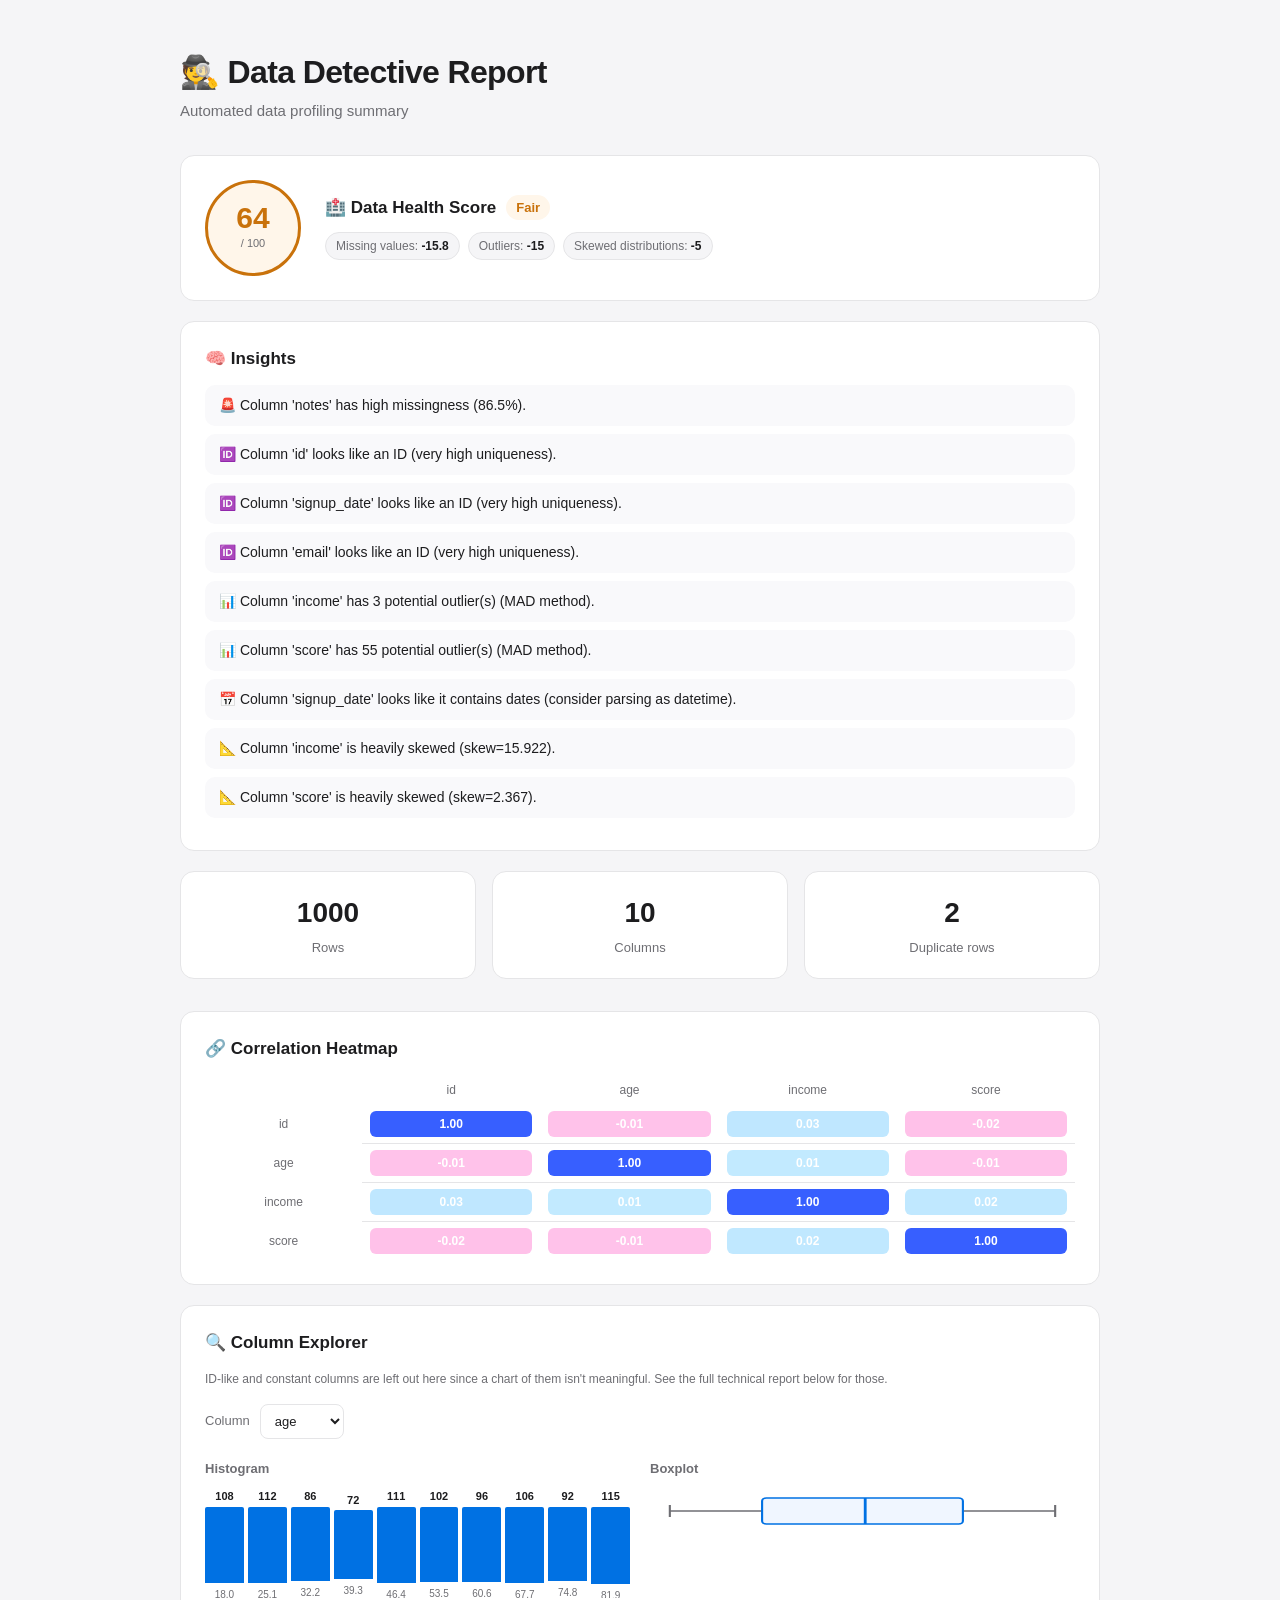
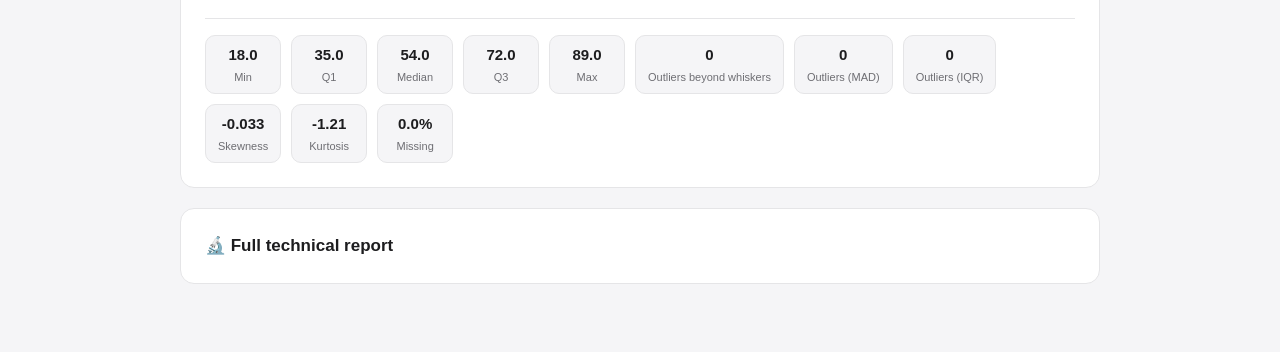
==== examples/sample_report.html @ b9f9ae59 "docs: turn the README into a landing page, move reference docs out The README had grown into full pr" ====
<!DOCTYPE html>
<html lang="en">
<head>
<meta charset="UTF-8">
<meta name="viewport" content="width=device-width, initial-scale=1.0">
<title>Data Detective Report</title>
<style>
    :root {
        --bg: #f5f5f7;
        --card-bg: #ffffff;
        --text: #1d1d1f;
        --muted: #6e6e73;
        --accent: #0071e3;
        --border: #e5e5e7;
        --danger: #d70015;
        --warning: #c9720b;
        --success: #1a8a3f;
        --success-bg: #e8f7ec;
        --warning-bg: #fff6ea;
        --danger-bg: #fdecec;
    }

    * { box-sizing: border-box; }

    body {
        font-family: -apple-system, BlinkMacSystemFont, "SF Pro Text",
                     "Segoe UI", Roboto, Helvetica, Arial, sans-serif;
        background: var(--bg);
        color: var(--text);
        margin: 0;
        padding: 48px 24px;
        line-height: 1.5;
        -webkit-font-smoothing: antialiased;
    }

    .container {
        max-width: 920px;
        margin: 0 auto;
    }

    header {
        margin-bottom: 32px;
    }

    header h1 {
        font-size: 32px;
        font-weight: 700;
        letter-spacing: -0.02em;
        margin: 0 0 4px 0;
    }

    header p {
        color: var(--muted);
        margin: 0;
        font-size: 15px;
    }

    .stat-grid {
        display: grid;
        grid-template-columns: repeat(auto-fit, minmax(140px, 1fr));
        gap: 16px;
        margin-bottom: 32px;
    }

    .stat-card {
        background: var(--card-bg);
        border: 1px solid var(--border);
        border-radius: 14px;
        padding: 20px;
        text-align: center;
    }

    .stat-card .value {
        font-size: 28px;
        font-weight: 700;
    }

    .stat-card .label {
        font-size: 13px;
        color: var(--muted);
        margin-top: 4px;
    }

    .box {
        background: var(--card-bg);
        border: 1px solid var(--border);
        border-radius: 14px;
        padding: 24px;
        margin-bottom: 20px;
        /* Grid items default to min-width: auto, which lets wide content
           (e.g. the correlation heatmap table) force the whole grid, and
           the page, to overflow horizontally instead of scrolling here. */
        min-width: 0;
    }

    .box h2 {
        font-size: 17px;
        font-weight: 600;
        margin: 0 0 14px 0;
        display: flex;
        align-items: center;
        gap: 8px;
    }

    table {
        width: 100%;
        border-collapse: collapse;
        font-size: 14px;
    }

    td {
        padding: 9px 4px;
        border-bottom: 1px solid var(--border);
    }

    td:first-child {
        color: var(--muted);
        width: 60%;
    }

    td:last-child {
        font-weight: 500;
        text-align: right;
    }

    .nested-summary td:last-child,
    .nested td:last-child {
        text-align: left;
    }

    .nested {
        width: 100%;
    }

    .nested td {
        padding: 4px 0;
        border-bottom: none;
    }

    tr:last-child td {
        border-bottom: none;
    }

    ul {
        margin: 0;
        padding-left: 20px;
        font-size: 14px;
    }

    ul li {
        margin-bottom: 6px;
    }

    .health-score-card {
        display: flex;
        align-items: center;
        gap: 24px;
    }

    .health-score-badge {
        flex-shrink: 0;
        width: 96px;
        height: 96px;
        border-radius: 50%;
        display: flex;
        flex-direction: column;
        align-items: center;
        justify-content: center;
        background: var(--success-bg);
        border: 3px solid var(--success);
    }

    .health-score-number {
        font-size: 30px;
        font-weight: 700;
        line-height: 1;
        color: var(--success);
    }

    .health-score-denom {
        font-size: 11px;
        color: var(--muted);
        margin-top: 2px;
    }

    .health-score-badge.grade-fair {
        background: var(--warning-bg);
        border-color: var(--warning);
    }
    .health-score-badge.grade-fair .health-score-number {
        color: var(--warning);
    }

    .health-score-badge.grade-poor {
        background: var(--danger-bg);
        border-color: var(--danger);
    }
    .health-score-badge.grade-poor .health-score-number {
        color: var(--danger);
    }

    .health-score-main {
        flex: 1;
        min-width: 0;
    }

    .health-score-heading {
        display: flex;
        align-items: center;
        gap: 10px;
        flex-wrap: wrap;
    }

    .health-score-heading h2 {
        margin: 0;
    }

    .health-score-grade {
        font-size: 13px;
        font-weight: 600;
        padding: 3px 10px;
        border-radius: 999px;
        background: var(--success-bg);
        color: var(--success);
    }

    .health-score-grade.grade-fair {
        background: var(--warning-bg);
        color: var(--warning);
    }

    .health-score-grade.grade-poor {
        background: var(--danger-bg);
        color: var(--danger);
    }

    .health-score-breakdown {
        margin-top: 12px;
        display: flex;
        flex-wrap: wrap;
        gap: 8px;
    }

    .health-score-breakdown-item {
        font-size: 12px;
        padding: 4px 10px;
        border-radius: 999px;
        background: var(--bg);
        border: 1px solid var(--border);
        color: var(--muted);
    }

    .health-score-breakdown-item strong {
        color: var(--text);
    }

    .insights-list {
        list-style: none;
        padding-left: 0;
    }

    .insights-list li {
        background: #f9f9fb;
        border-radius: 10px;
        padding: 10px 14px;
        margin-bottom: 8px;
        font-size: 14px;
    }

    .empty {
        color: var(--muted);
        font-size: 14px;
        font-style: italic;
        margin: 0;
    }

    .grid-2 {
        display: grid;
        grid-template-columns: 1fr 1fr;
        gap: 20px;
    }

    @media (max-width: 640px) {
        .grid-2 { grid-template-columns: 1fr; }
    }

    .heatmap-wrap {
        overflow-x: auto;
    }

    .heatmap-table {
        border-collapse: collapse;
        font-size: 12px;
    }

    .heatmap-table th,
    .heatmap-table td {
        padding: 6px 8px;
        text-align: center;
        white-space: nowrap;
    }

    .heatmap-table th {
        color: var(--muted);
        font-weight: 500;
    }

    .heatmap-cell {
        border-radius: 6px;
        font-weight: 600;
        color: #fff;
        min-width: 46px;
        padding: 4px 0;
    }

    .explorer-note {
        font-size: 12px;
        color: var(--muted);
        margin: 0 0 16px 0;
    }

    .explorer-controls {
        display: flex;
        align-items: center;
        gap: 10px;
        margin-bottom: 20px;
    }

    .explorer-controls label {
        font-size: 13px;
        color: var(--muted);
    }

    .explorer-controls select {
        border: 1px solid var(--border);
        border-radius: 8px;
        padding: 8px 10px;
        font-size: 13px;
        background: var(--card-bg);
        color: var(--text);
    }

    .explorer-block h4 {
        margin: 0 0 10px 0;
        font-size: 13px;
        font-weight: 600;
        color: var(--muted);
    }

    .explorer-hist-bars {
        display: flex;
        align-items: flex-end;
        gap: 4px;
        height: 110px;
    }

    .explorer-hist-bar-wrap {
        flex: 1;
        display: flex;
        flex-direction: column;
        align-items: center;
        justify-content: flex-end;
        height: 100%;
        min-width: 0;
    }

    .explorer-hist-count {
        font-size: 11px;
        font-weight: 600;
        color: var(--text);
        margin-bottom: 2px;
    }

    .hist-bar {
        width: 100%;
        background: var(--accent);
        border-radius: 2px 2px 0 0;
        min-height: 2px;
    }

    .explorer-hist-edge {
        font-size: 10px;
        color: var(--muted);
        margin-top: 4px;
        white-space: nowrap;
        overflow: hidden;
        text-overflow: ellipsis;
        max-width: 100%;
    }

    .explorer-stats {
        display: flex;
        flex-wrap: wrap;
        gap: 10px;
        margin-top: 20px;
        padding-top: 16px;
        border-top: 1px solid var(--border);
    }

    .stat-chip {
        background: var(--bg);
        border: 1px solid var(--border);
        border-radius: 10px;
        padding: 8px 12px;
        text-align: center;
        min-width: 76px;
    }

    .stat-chip-value {
        display: block;
        font-size: 15px;
        font-weight: 700;
    }

    .stat-chip-label {
        display: block;
        font-size: 11px;
        color: var(--muted);
        margin-top: 2px;
    }

    .box-plot-svg {
        width: 100%;
        height: 46px;
        display: block;
    }

    .box-whisker {
        stroke: var(--muted);
        stroke-width: 1.5;
    }

    .box-rect {
        fill: #f0f6ff;
        stroke: var(--accent);
        stroke-width: 1.5;
    }

    .box-median {
        stroke: var(--accent);
        stroke-width: 2;
    }

    .box-outlier {
        fill: var(--danger);
        opacity: 0.7;
    }

    .details-card summary {
        cursor: pointer;
        font-weight: 600;
        font-size: 17px;
        list-style: none;
    }

    .details-card summary::-webkit-details-marker {
        display: none;
    }

    .details-card[open] summary {
        margin-bottom: 16px;
    }

    .tech-grid {
        display: grid;
        grid-template-columns: repeat(auto-fit, minmax(220px, 1fr));
        gap: 18px;
    }

    .tech-box h3 {
        font-size: 12px;
        text-transform: uppercase;
        letter-spacing: 0.04em;
        color: var(--muted);
        margin: 0 0 8px 0;
    }
</style>
</head>
<body>
<div class="container">

    <header>
        <h1>🕵️ Data Detective Report</h1>
        <p>Automated data profiling summary</p>
    </header>

    
    <div class="box health-score-card">
        <div class="health-score-badge grade-fair">
            <div class="health-score-number">64</div>
            <div class="health-score-denom">/ 100</div>
        </div>
        <div class="health-score-main">
            <div class="health-score-heading">
                <h2>🏥 Data Health Score</h2>
                <span class="health-score-grade grade-fair">Fair</span>
            </div>
            <div class="health-score-breakdown"><span class="health-score-breakdown-item">Missing values: <strong>-15.8</strong></span><span class="health-score-breakdown-item">Outliers: <strong>-15</strong></span><span class="health-score-breakdown-item">Skewed distributions: <strong>-5</strong></span></div>
        </div>
    </div>

    <div class="box">
        <h2>🧠 Insights</h2>
        <ul class="insights-list"><li class="insight">🚨 Column &#x27;notes&#x27; has high missingness (86.5%).</li><li class="insight">🆔 Column &#x27;id&#x27; looks like an ID (very high uniqueness).</li><li class="insight">🆔 Column &#x27;signup_date&#x27; looks like an ID (very high uniqueness).</li><li class="insight">🆔 Column &#x27;email&#x27; looks like an ID (very high uniqueness).</li><li class="insight">📊 Column &#x27;income&#x27; has 3 potential outlier(s) (MAD method).</li><li class="insight">📊 Column &#x27;score&#x27; has 55 potential outlier(s) (MAD method).</li><li class="insight">📅 Column &#x27;signup_date&#x27; looks like it contains dates (consider parsing as datetime).</li><li class="insight">📐 Column &#x27;income&#x27; is heavily skewed (skew=15.922).</li><li class="insight">📐 Column &#x27;score&#x27; is heavily skewed (skew=2.367).</li></ul>
    </div>

    <div class="stat-grid">
        <div class="stat-card">
            <div class="value">1000</div>
            <div class="label">Rows</div>
        </div>
        <div class="stat-card">
            <div class="value">10</div>
            <div class="label">Columns</div>
        </div>
        <div class="stat-card">
            <div class="value">2</div>
            <div class="label">Duplicate rows</div>
        </div>
    </div>

    <div class="box">
        <h2>🔗 Correlation Heatmap</h2>
        <div class="heatmap-wrap"><table class="heatmap-table"><thead><tr><th></th><th>id</th><th>age</th><th>income</th><th>score</th></tr></thead><tbody><tr><th>id</th><td><div class="heatmap-cell" style="background:rgb(55, 95, 255)">1.00</div></td><td><div class="heatmap-cell" style="background:rgb(255, 194, 234)">-0.01</div></td><td><div class="heatmap-cell" style="background:rgb(191, 231, 255)">0.03</div></td><td><div class="heatmap-cell" style="background:rgb(255, 193, 233)">-0.02</div></td></tr><tr><th>age</th><td><div class="heatmap-cell" style="background:rgb(255, 194, 234)">-0.01</div></td><td><div class="heatmap-cell" style="background:rgb(55, 95, 255)">1.00</div></td><td><div class="heatmap-cell" style="background:rgb(194, 234, 255)">0.01</div></td><td><div class="heatmap-cell" style="background:rgb(255, 194, 234)">-0.01</div></td></tr><tr><th>income</th><td><div class="heatmap-cell" style="background:rgb(191, 231, 255)">0.03</div></td><td><div class="heatmap-cell" style="background:rgb(194, 234, 255)">0.01</div></td><td><div class="heatmap-cell" style="background:rgb(55, 95, 255)">1.00</div></td><td><div class="heatmap-cell" style="background:rgb(192, 232, 255)">0.02</div></td></tr><tr><th>score</th><td><div class="heatmap-cell" style="background:rgb(255, 193, 233)">-0.02</div></td><td><div class="heatmap-cell" style="background:rgb(255, 194, 234)">-0.01</div></td><td><div class="heatmap-cell" style="background:rgb(192, 232, 255)">0.02</div></td><td><div class="heatmap-cell" style="background:rgb(55, 95, 255)">1.00</div></td></tr></tbody></table></div>
    </div>

    <div class="box">
        <h2>🔍 Column Explorer</h2>
        <p class="explorer-note">ID-like and constant columns are left out here since a chart of them isn't meaningful. See the full technical report below for those.</p><div class="explorer-controls"><label for="column-select">Column</label><select id="column-select" onchange="ddShowColumn(this.value)"><option value="age">age</option><option value="income">income</option><option value="score">score</option></select></div><div id="explorer-blocks"><div class="explorer-panel" data-column="age"><div class="grid-2"><div class="explorer-block"><h4>Histogram</h4><div class="explorer-hist-bars"><div class="explorer-hist-bar-wrap" title="18.0 to 25.1: 108 rows"><div class="explorer-hist-count">108</div><div class="hist-bar" style="height:93.9%"></div><div class="explorer-hist-edge">18.0</div></div><div class="explorer-hist-bar-wrap" title="25.1 to 32.2: 112 rows"><div class="explorer-hist-count">112</div><div class="hist-bar" style="height:97.4%"></div><div class="explorer-hist-edge">25.1</div></div><div class="explorer-hist-bar-wrap" title="32.2 to 39.3: 86 rows"><div class="explorer-hist-count">86</div><div class="hist-bar" style="height:74.8%"></div><div class="explorer-hist-edge">32.2</div></div><div class="explorer-hist-bar-wrap" title="39.3 to 46.4: 72 rows"><div class="explorer-hist-count">72</div><div class="hist-bar" style="height:62.6%"></div><div class="explorer-hist-edge">39.3</div></div><div class="explorer-hist-bar-wrap" title="46.4 to 53.5: 111 rows"><div class="explorer-hist-count">111</div><div class="hist-bar" style="height:96.5%"></div><div class="explorer-hist-edge">46.4</div></div><div class="explorer-hist-bar-wrap" title="53.5 to 60.6: 102 rows"><div class="explorer-hist-count">102</div><div class="hist-bar" style="height:88.7%"></div><div class="explorer-hist-edge">53.5</div></div><div class="explorer-hist-bar-wrap" title="60.6 to 67.7: 96 rows"><div class="explorer-hist-count">96</div><div class="hist-bar" style="height:83.5%"></div><div class="explorer-hist-edge">60.6</div></div><div class="explorer-hist-bar-wrap" title="67.7 to 74.8: 106 rows"><div class="explorer-hist-count">106</div><div class="hist-bar" style="height:92.2%"></div><div class="explorer-hist-edge">67.7</div></div><div class="explorer-hist-bar-wrap" title="74.8 to 81.9: 92 rows"><div class="explorer-hist-count">92</div><div class="hist-bar" style="height:80.0%"></div><div class="explorer-hist-edge">74.8</div></div><div class="explorer-hist-bar-wrap" title="81.9 to 89.0: 115 rows"><div class="explorer-hist-count">115</div><div class="hist-bar" style="height:100.0%"></div><div class="explorer-hist-edge">81.9</div></div></div></div><div class="explorer-block"><h4>Boxplot</h4><svg class="box-plot-svg" viewBox="0 0 300 46" preserveAspectRatio="none"><line class="box-whisker" x1="14.0" y1="23.0" x2="286.0" y2="23.0" /><line class="box-whisker" x1="14.0" y1="17.0" x2="14.0" y2="29.0" /><line class="box-whisker" x1="286.0" y1="17.0" x2="286.0" y2="29.0" /><rect class="box-rect" x="79.12676056338027" y="10.0" width="141.74647887323943" height="26" rx="3" /><line class="box-median" x1="151.91549295774647" y1="10.0" x2="151.91549295774647" y2="36.0" /></svg></div></div><div class="explorer-stats"><div class="stat-chip"><span class="stat-chip-value">18.0</span><span class="stat-chip-label">Min</span></div><div class="stat-chip"><span class="stat-chip-value">35.0</span><span class="stat-chip-label">Q1</span></div><div class="stat-chip"><span class="stat-chip-value">54.0</span><span class="stat-chip-label">Median</span></div><div class="stat-chip"><span class="stat-chip-value">72.0</span><span class="stat-chip-label">Q3</span></div><div class="stat-chip"><span class="stat-chip-value">89.0</span><span class="stat-chip-label">Max</span></div><div class="stat-chip"><span class="stat-chip-value">0</span><span class="stat-chip-label">Outliers beyond whiskers</span></div><div class="stat-chip"><span class="stat-chip-value">0</span><span class="stat-chip-label">Outliers (MAD)</span></div><div class="stat-chip"><span class="stat-chip-value">0</span><span class="stat-chip-label">Outliers (IQR)</span></div><div class="stat-chip"><span class="stat-chip-value">-0.033</span><span class="stat-chip-label">Skewness</span></div><div class="stat-chip"><span class="stat-chip-value">-1.21</span><span class="stat-chip-label">Kurtosis</span></div><div class="stat-chip"><span class="stat-chip-value">0.0%</span><span class="stat-chip-label">Missing</span></div></div></div><div class="explorer-panel" hidden data-column="income"><div class="grid-2"><div class="explorer-block"><h4>Histogram</h4><div class="explorer-hist-bars"><div class="explorer-hist-bar-wrap" title="-17968.26 to 88088.135: 916 rows"><div class="explorer-hist-count">916</div><div class="hist-bar" style="height:100.0%"></div><div class="explorer-hist-edge">-17968.26</div></div><div class="explorer-hist-bar-wrap" title="88088.135 to 194144.53: 44 rows"><div class="explorer-hist-count">44</div><div class="hist-bar" style="height:4.8%"></div><div class="explorer-hist-edge">88088.135</div></div><div class="explorer-hist-bar-wrap" title="194144.53 to 300200.925: 0 rows"><div class="explorer-hist-count">0</div><div class="hist-bar" style="height:2.0%"></div><div class="explorer-hist-edge">194144.53</div></div><div class="explorer-hist-bar-wrap" title="300200.925 to 406257.32: 0 rows"><div class="explorer-hist-count">0</div><div class="hist-bar" style="height:2.0%"></div><div class="explorer-hist-edge">300200.925</div></div><div class="explorer-hist-bar-wrap" title="406257.32 to 512313.715: 0 rows"><div class="explorer-hist-count">0</div><div class="hist-bar" style="height:2.0%"></div><div class="explorer-hist-edge">406257.32</div></div><div class="explorer-hist-bar-wrap" title="512313.715 to 618370.11: 0 rows"><div class="explorer-hist-count">0</div><div class="hist-bar" style="height:2.0%"></div><div class="explorer-hist-edge">512313.715</div></div><div class="explorer-hist-bar-wrap" title="618370.11 to 724426.504: 1 rows"><div class="explorer-hist-count">1</div><div class="hist-bar" style="height:2.0%"></div><div class="explorer-hist-edge">618370.11</div></div><div class="explorer-hist-bar-wrap" title="724426.504 to 830482.899: 0 rows"><div class="explorer-hist-count">0</div><div class="hist-bar" style="height:2.0%"></div><div class="explorer-hist-edge">724426.504</div></div><div class="explorer-hist-bar-wrap" title="830482.899 to 936539.294: 0 rows"><div class="explorer-hist-count">0</div><div class="hist-bar" style="height:2.0%"></div><div class="explorer-hist-edge">830482.899</div></div><div class="explorer-hist-bar-wrap" title="936539.294 to 1042595.689: 1 rows"><div class="explorer-hist-count">1</div><div class="hist-bar" style="height:2.0%"></div><div class="explorer-hist-edge">936539.294</div></div></div></div><div class="explorer-block"><h4>Boxplot</h4><svg class="box-plot-svg" viewBox="0 0 300 46" preserveAspectRatio="none"><line class="box-whisker" x1="19.11244275756539" y1="23.0" x2="45.790361224130194" y2="23.0" /><line class="box-whisker" x1="19.11244275756539" y1="17.0" x2="19.11244275756539" y2="29.0" /><line class="box-whisker" x1="45.790361224130194" y1="17.0" x2="45.790361224130194" y2="29.0" /><rect class="box-rect" x="29.163324937796844" y="10.0" width="6.750024334459063" height="26" rx="3" /><line class="box-median" x1="32.67953737130094" y1="10.0" x2="32.67953737130094" y2="36.0" /><circle class="box-outlier" cx="17.507878014812665" cy="23.0" r="3" /><circle class="box-outlier" cx="19.004080183004596" cy="23.0" r="3" /><circle class="box-outlier" cx="286.0" cy="23.0" r="3" /><circle class="box-outlier" cx="17.681939824262308" cy="23.0" r="3" /><circle class="box-outlier" cx="14.0" cy="23.0" r="3" /><circle class="box-outlier" cx="47.12339118553237" cy="23.0" r="3" /><circle class="box-outlier" cx="18.46467810306458" cy="23.0" r="3" /><circle class="box-outlier" cx="193.93797933254095" cy="23.0" r="3" /><circle class="box-outlier" cx="46.61832751586392" cy="23.0" r="3" /><circle class="box-outlier" cx="18.007855937407506" cy="23.0" r="3" /><circle class="box-outlier" cx="17.553580492297122" cy="23.0" r="3" /></svg></div></div><div class="explorer-stats"><div class="stat-chip"><span class="stat-chip-value">-17968.26</span><span class="stat-chip-label">Min</span></div><div class="stat-chip"><span class="stat-chip-value">41155.548</span><span class="stat-chip-label">Q1</span></div><div class="stat-chip"><span class="stat-chip-value">54865.725</span><span class="stat-chip-label">Median</span></div><div class="stat-chip"><span class="stat-chip-value">67474.785</span><span class="stat-chip-label">Q3</span></div><div class="stat-chip"><span class="stat-chip-value">1042595.689</span><span class="stat-chip-label">Max</span></div><div class="stat-chip"><span class="stat-chip-value">11</span><span class="stat-chip-label">Outliers beyond whiskers</span></div><div class="stat-chip"><span class="stat-chip-value">3</span><span class="stat-chip-label">Outliers (MAD)</span></div><div class="stat-chip"><span class="stat-chip-value">11</span><span class="stat-chip-label">Outliers (IQR)</span></div><div class="stat-chip"><span class="stat-chip-value">15.922</span><span class="stat-chip-label">Skewness</span></div><div class="stat-chip"><span class="stat-chip-value">338.445</span><span class="stat-chip-label">Kurtosis</span></div><div class="stat-chip"><span class="stat-chip-value">3.8%</span><span class="stat-chip-label">Missing</span></div></div></div><div class="explorer-panel" hidden data-column="score"><div class="grid-2"><div class="explorer-block"><h4>Histogram</h4><div class="explorer-hist-bars"><div class="explorer-hist-bar-wrap" title="0.07 to 47.654: 614 rows"><div class="explorer-hist-count">614</div><div class="hist-bar" style="height:100.0%"></div><div class="explorer-hist-edge">0.07</div></div><div class="explorer-hist-bar-wrap" title="47.654 to 95.238: 238 rows"><div class="explorer-hist-count">238</div><div class="hist-bar" style="height:38.8%"></div><div class="explorer-hist-edge">47.654</div></div><div class="explorer-hist-bar-wrap" title="95.238 to 142.822: 80 rows"><div class="explorer-hist-count">80</div><div class="hist-bar" style="height:13.0%"></div><div class="explorer-hist-edge">95.238</div></div><div class="explorer-hist-bar-wrap" title="142.822 to 190.406: 40 rows"><div class="explorer-hist-count">40</div><div class="hist-bar" style="height:6.5%"></div><div class="explorer-hist-edge">142.822</div></div><div class="explorer-hist-bar-wrap" title="190.406 to 237.99: 15 rows"><div class="explorer-hist-count">15</div><div class="hist-bar" style="height:2.4%"></div><div class="explorer-hist-edge">190.406</div></div><div class="explorer-hist-bar-wrap" title="237.99 to 285.574: 7 rows"><div class="explorer-hist-count">7</div><div class="hist-bar" style="height:2.0%"></div><div class="explorer-hist-edge">237.99</div></div><div class="explorer-hist-bar-wrap" title="285.574 to 333.158: 4 rows"><div class="explorer-hist-count">4</div><div class="hist-bar" style="height:2.0%"></div><div class="explorer-hist-edge">285.574</div></div><div class="explorer-hist-bar-wrap" title="333.158 to 380.742: 1 rows"><div class="explorer-hist-count">1</div><div class="hist-bar" style="height:2.0%"></div><div class="explorer-hist-edge">333.158</div></div><div class="explorer-hist-bar-wrap" title="380.742 to 428.326: 0 rows"><div class="explorer-hist-count">0</div><div class="hist-bar" style="height:2.0%"></div><div class="explorer-hist-edge">380.742</div></div><div class="explorer-hist-bar-wrap" title="428.326 to 475.91: 1 rows"><div class="explorer-hist-count">1</div><div class="hist-bar" style="height:2.0%"></div><div class="explorer-hist-edge">428.326</div></div></div></div><div class="explorer-block"><h4>Boxplot</h4><svg class="box-plot-svg" viewBox="0 0 300 46" preserveAspectRatio="none"><line class="box-whisker" x1="14.0" y1="23.0" x2="97.74815063887021" y2="23.0" /><line class="box-whisker" x1="14.0" y1="17.0" x2="14.0" y2="29.0" /><line class="box-whisker" x1="97.74815063887021" y1="17.0" x2="97.74815063887021" y2="29.0" /><rect class="box-rect" x="22.208473436449225" y="10.0" width="30.291324815063888" height="26" rx="3" /><line class="box-median" x1="33.72091459314055" y1="10.0" x2="33.72091459314055" y2="36.0" /><circle class="box-outlier" cx="100.07464694014794" cy="23.0" r="3" /><circle class="box-outlier" cx="104.80195023537323" cy="23.0" r="3" /><circle class="box-outlier" cx="109.81506388702084" cy="23.0" r="3" /><circle class="box-outlier" cx="102.31540013449899" cy="23.0" r="3" /><circle class="box-outlier" cx="125.01445864156018" cy="23.0" r="3" /><circle class="box-outlier" cx="146.82178883658372" cy="23.0" r="3" /><circle class="box-outlier" cx="119.05245460659044" cy="23.0" r="3" /><circle class="box-outlier" cx="109.11197041022193" cy="23.0" r="3" /><circle class="box-outlier" cx="101.72663080026899" cy="23.0" r="3" /><circle class="box-outlier" cx="156.29926025554806" cy="23.0" r="3" /><circle class="box-outlier" cx="114.19939475453936" cy="23.0" r="3" /><circle class="box-outlier" cx="146.25016812373906" cy="23.0" r="3" /><circle class="box-outlier" cx="191.83120376597174" cy="23.0" r="3" /><circle class="box-outlier" cx="231.59314055144588" cy="23.0" r="3" /><circle class="box-outlier" cx="146.40450571620713" cy="23.0" r="3" /><circle class="box-outlier" cx="107.89441829186282" cy="23.0" r="3" /><circle class="box-outlier" cx="129.364492266308" cy="23.0" r="3" /><circle class="box-outlier" cx="141.19704102219234" cy="23.0" r="3" /><circle class="box-outlier" cx="107.41997310020176" cy="23.0" r="3" /><circle class="box-outlier" cx="129.07868190988566" cy="23.0" r="3" /><circle class="box-outlier" cx="122.39643577673166" cy="23.0" r="3" /><circle class="box-outlier" cx="100.69771351714861" cy="23.0" r="3" /><circle class="box-outlier" cx="113.88500336247478" cy="23.0" r="3" /><circle class="box-outlier" cx="100.50336247478144" cy="23.0" r="3" /><circle class="box-outlier" cx="184.6173503698722" cy="23.0" r="3" /><circle class="box-outlier" cx="127.8782784129119" cy="23.0" r="3" /><circle class="box-outlier" cx="103.9273705447209" cy="23.0" r="3" /><circle class="box-outlier" cx="202.7091459314055" cy="23.0" r="3" /><circle class="box-outlier" cx="111.70141223940821" cy="23.0" r="3" /><circle class="box-outlier" cx="192.2656355077337" cy="23.0" r="3" /><circle class="box-outlier" cx="151.47478143913918" cy="23.0" r="3" /><circle class="box-outlier" cx="121.42468056489575" cy="23.0" r="3" /><circle class="box-outlier" cx="149.19973100201747" cy="23.0" r="3" /><circle class="box-outlier" cx="110.36953597848016" cy="23.0" r="3" /><circle class="box-outlier" cx="132.46267652992603" cy="23.0" r="3" /><circle class="box-outlier" cx="109.00907868190988" cy="23.0" r="3" /><circle class="box-outlier" cx="113.98789509078682" cy="23.0" r="3" /><circle class="box-outlier" cx="113.97646267652993" cy="23.0" r="3" /><circle class="box-outlier" cx="286.0" cy="23.0" r="3" /><circle class="box-outlier" cx="160.80363147276395" cy="23.0" r="3" /><circle class="box-outlier" cx="99.41156691324815" cy="23.0" r="3" /><circle class="box-outlier" cx="98.21116341627437" cy="23.0" r="3" /><circle class="box-outlier" cx="132.52555480833894" cy="23.0" r="3" /><circle class="box-outlier" cx="114.01647612642904" cy="23.0" r="3" /><circle class="box-outlier" cx="152.2121721587088" cy="23.0" r="3" /><circle class="box-outlier" cx="105.54505716207127" cy="23.0" r="3" /><circle class="box-outlier" cx="105.56792199058506" cy="23.0" r="3" /><circle class="box-outlier" cx="124.33422999327504" cy="23.0" r="3" /><circle class="box-outlier" cx="100.98924008069939" cy="23.0" r="3" /><circle class="box-outlier" cx="155.20174848688634" cy="23.0" r="3" /></svg></div></div><div class="explorer-stats"><div class="stat-chip"><span class="stat-chip-value">0.07</span><span class="stat-chip-label">Min</span></div><div class="stat-chip"><span class="stat-chip-value">14.43</span><span class="stat-chip-label">Q1</span></div><div class="stat-chip"><span class="stat-chip-value">34.57</span><span class="stat-chip-label">Median</span></div><div class="stat-chip"><span class="stat-chip-value">67.422</span><span class="stat-chip-label">Q3</span></div><div class="stat-chip"><span class="stat-chip-value">475.91</span><span class="stat-chip-label">Max</span></div><div class="stat-chip"><span class="stat-chip-value">50</span><span class="stat-chip-label">Outliers beyond whiskers</span></div><div class="stat-chip"><span class="stat-chip-value">55</span><span class="stat-chip-label">Outliers (MAD)</span></div><div class="stat-chip"><span class="stat-chip-value">64</span><span class="stat-chip-label">Outliers (IQR)</span></div><div class="stat-chip"><span class="stat-chip-value">2.367</span><span class="stat-chip-label">Skewness</span></div><div class="stat-chip"><span class="stat-chip-value">8.627</span><span class="stat-chip-label">Kurtosis</span></div><div class="stat-chip"><span class="stat-chip-value">0.0%</span><span class="stat-chip-label">Missing</span></div></div></div></div><script>
function ddShowColumn(col) {
    document.querySelectorAll('.explorer-panel').forEach(function (el) {
        el.hidden = el.getAttribute('data-column') !== col;
    });
}
</script>
    </div>

    <details class="box details-card">
        <summary>🔬 Full technical report</summary>

        <div class="tech-grid">
            <div class="tech-box">
                <h3>Column types</h3>
                <table><tbody><tr><td>id</td><td>int16</td></tr><tr><td>age</td><td>float32</td></tr><tr><td>income</td><td>float64</td></tr><tr><td>score</td><td>float32</td></tr><tr><td>signup_date</td><td>object</td></tr><tr><td>category</td><td>object</td></tr><tr><td>region</td><td>object</td></tr><tr><td>notes</td><td>object</td></tr><tr><td>email</td><td>object</td></tr><tr><td>active</td><td>bool</td></tr></tbody></table>
            </div>

            <div class="tech-box">
                <h3>Missing values (%)</h3>
                <table><tbody><tr><td>id</td><td>0.0</td></tr><tr><td>age</td><td>0.0</td></tr><tr><td>income</td><td>3.8</td></tr><tr><td>score</td><td>0.0</td></tr><tr><td>signup_date</td><td>0.0</td></tr><tr><td>category</td><td>0.0</td></tr><tr><td>region</td><td>0.0</td></tr><tr><td>notes</td><td>86.5</td></tr><tr><td>email</td><td>0.0</td></tr><tr><td>active</td><td>0.0</td></tr></tbody></table>
            </div>

            <div class="tech-box">
                <h3>Outliers (IQR)</h3>
                <table><tbody><tr><td>id</td><td>0</td></tr><tr><td>age</td><td>0</td></tr><tr><td>income</td><td>11</td></tr><tr><td>score</td><td>64</td></tr></tbody></table>
            </div>

            <div class="tech-box">
                <h3>Outliers (MAD)</h3>
                <table><tbody><tr><td>id</td><td>0</td></tr><tr><td>age</td><td>0</td></tr><tr><td>income</td><td>3</td></tr><tr><td>score</td><td>55</td></tr></tbody></table>
            </div>

            <div class="tech-box">
                <h3>Distribution shape</h3>
                <table class="nested-summary"><tbody><tr><td>id</td><td><table class="nested"><tbody><tr><td>skewness</td><td>0.003</td></tr><tr><td>kurtosis</td><td>-1.206</td></tr></tbody></table></td></tr><tr><td>age</td><td><table class="nested"><tbody><tr><td>skewness</td><td>-0.033</td></tr><tr><td>kurtosis</td><td>-1.21</td></tr></tbody></table></td></tr><tr><td>income</td><td><table class="nested"><tbody><tr><td>skewness</td><td>15.922</td></tr><tr><td>kurtosis</td><td>338.445</td></tr></tbody></table></td></tr><tr><td>score</td><td><table class="nested"><tbody><tr><td>skewness</td><td>2.367</td></tr><tr><td>kurtosis</td><td>8.627</td></tr></tbody></table></td></tr></tbody></table>
            </div>

            <div class="tech-box">
                <h3>High-cardinality columns</h3>
                <ul><li>id</li><li>signup_date</li><li>email</li></ul>
            </div>

            <div class="tech-box">
                <h3>Constant columns</h3>
                <p class="empty">None found.</p>
            </div>

            <div class="tech-box">
                <h3>Near-constant columns</h3>
                <p class="empty">None found.</p>
            </div>

            <div class="tech-box">
                <h3>Possible target column</h3>
                <p class="empty">None found.</p>
            </div>

            <div class="tech-box">
                <h3>Duplicate columns</h3>
                <p class="empty">None found.</p>
            </div>

            <div class="tech-box">
                <h3>Correlated pairs</h3>
                <p class="empty">None found.</p>
            </div>

            <div class="tech-box">
                <h3>Mixed-type columns</h3>
                <p class="empty">None found.</p>
            </div>

            <div class="tech-box">
                <h3>Negative values (unexpected)</h3>
                <p class="empty">None found.</p>
            </div>

            <div class="tech-box">
                <h3>Memory usage (KB)</h3>
                <table><tbody><tr><td>id</td><td>1.95</td></tr><tr><td>age</td><td>3.91</td></tr><tr><td>income</td><td>7.81</td></tr><tr><td>score</td><td>3.91</td></tr><tr><td>signup_date</td><td>74.22</td></tr><tr><td>category</td><td>56.64</td></tr><tr><td>region</td><td>60.36</td></tr><tr><td>notes</td><td>35.51</td></tr><tr><td>email</td><td>74.11</td></tr><tr><td>active</td><td>0.98</td></tr></tbody></table>
            </div>

            <div class="tech-box">
                <h3>Text column stats</h3>
                <table class="nested-summary"><tbody><tr><td>signup_date</td><td><table class="nested"><tbody><tr><td>avg_length</td><td>19.0</td></tr><tr><td>min_length</td><td>19</td></tr><tr><td>max_length</td><td>19</td></tr><tr><td>blank_or_whitespace_only</td><td>0</td></tr></tbody></table></td></tr><tr><td>category</td><td><table class="nested"><tbody><tr><td>avg_length</td><td>1.0</td></tr><tr><td>min_length</td><td>1</td></tr><tr><td>max_length</td><td>1</td></tr><tr><td>blank_or_whitespace_only</td><td>0</td></tr></tbody></table></td></tr><tr><td>region</td><td><table class="nested"><tbody><tr><td>avg_length</td><td>4.8</td></tr><tr><td>min_length</td><td>4</td></tr><tr><td>max_length</td><td>5</td></tr><tr><td>blank_or_whitespace_only</td><td>0</td></tr></tbody></table></td></tr><tr><td>notes</td><td><table class="nested"><tbody><tr><td>avg_length</td><td>7.3</td></tr><tr><td>min_length</td><td>7</td></tr><tr><td>max_length</td><td>8</td></tr><tr><td>blank_or_whitespace_only</td><td>0</td></tr></tbody></table></td></tr><tr><td>email</td><td><table class="nested"><tbody><tr><td>avg_length</td><td>18.9</td></tr><tr><td>min_length</td><td>17</td></tr><tr><td>max_length</td><td>19</td></tr><tr><td>blank_or_whitespace_only</td><td>0</td></tr></tbody></table></td></tr></tbody></table>
            </div>

            <div class="tech-box">
                <h3>Date-like columns</h3>
                <ul><li>signup_date</li></ul>
            </div>
        </div>
    </details>

</div>
</body>
</html>
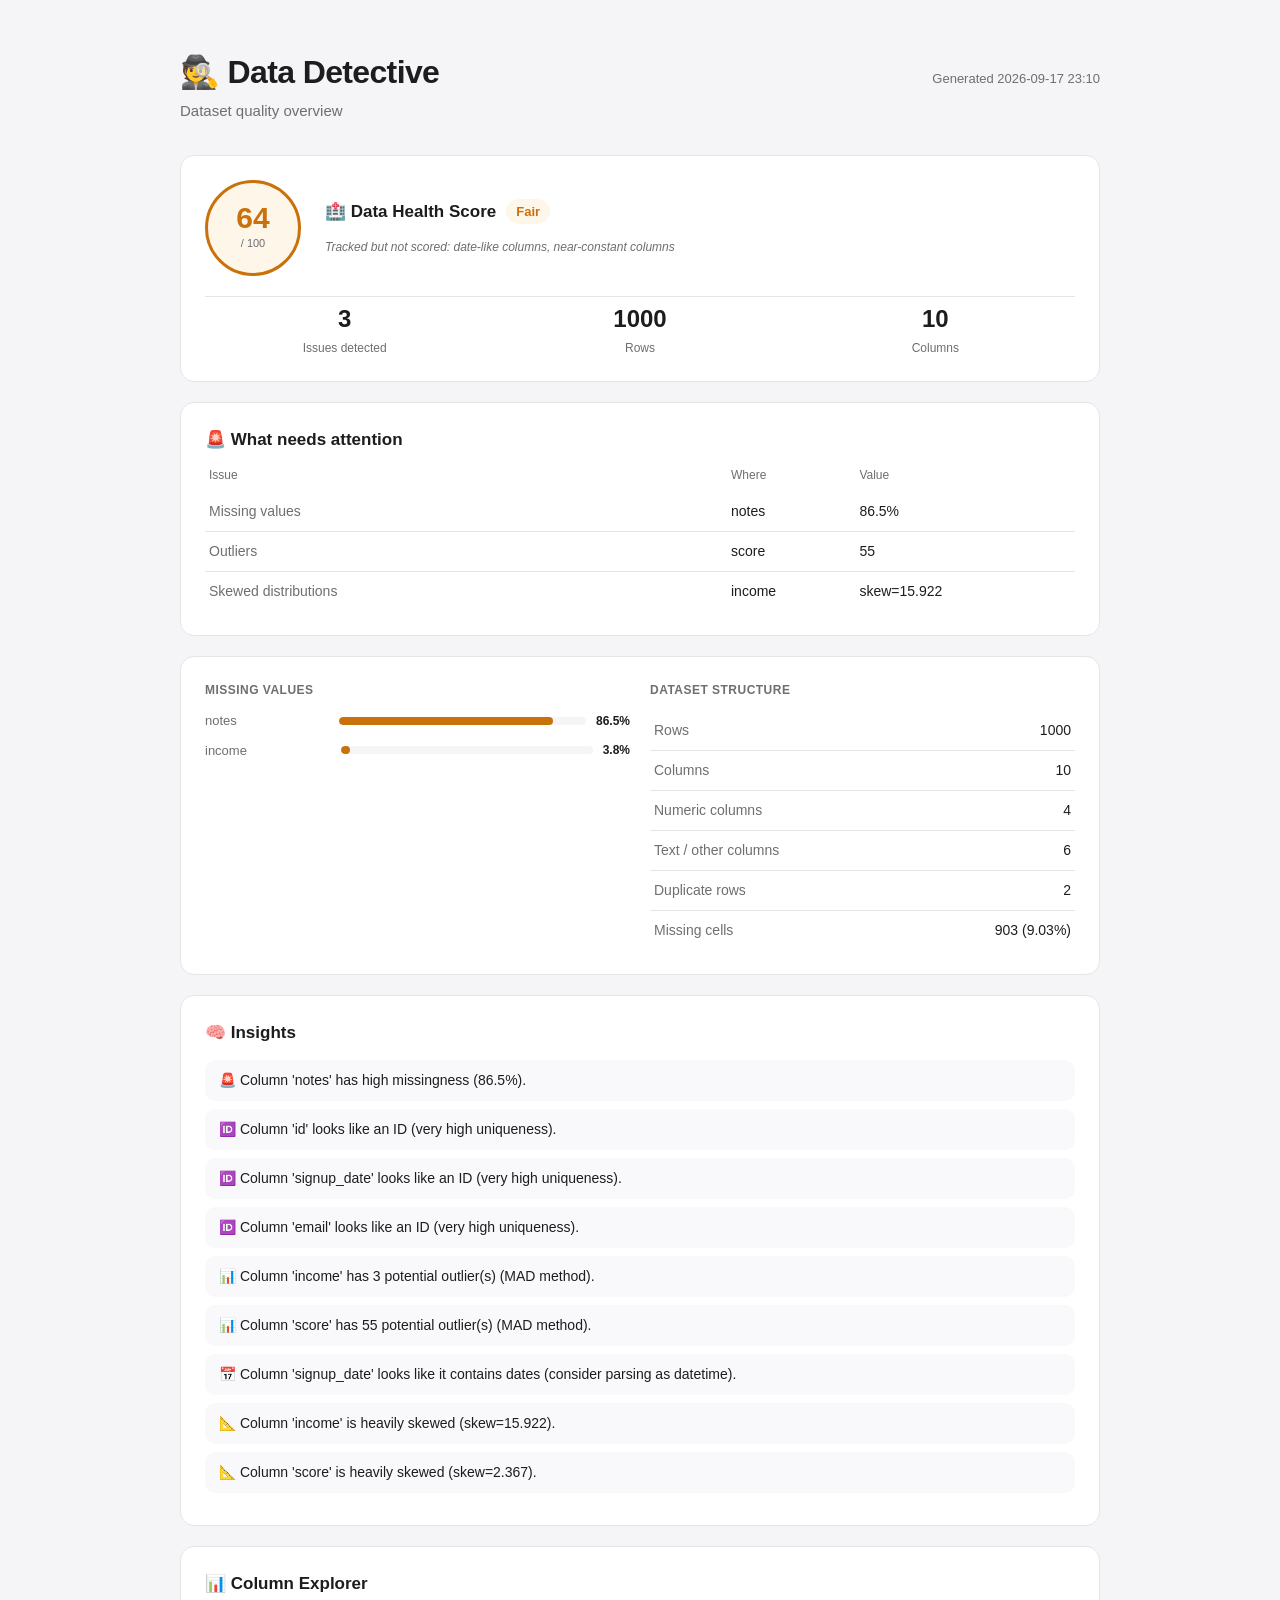
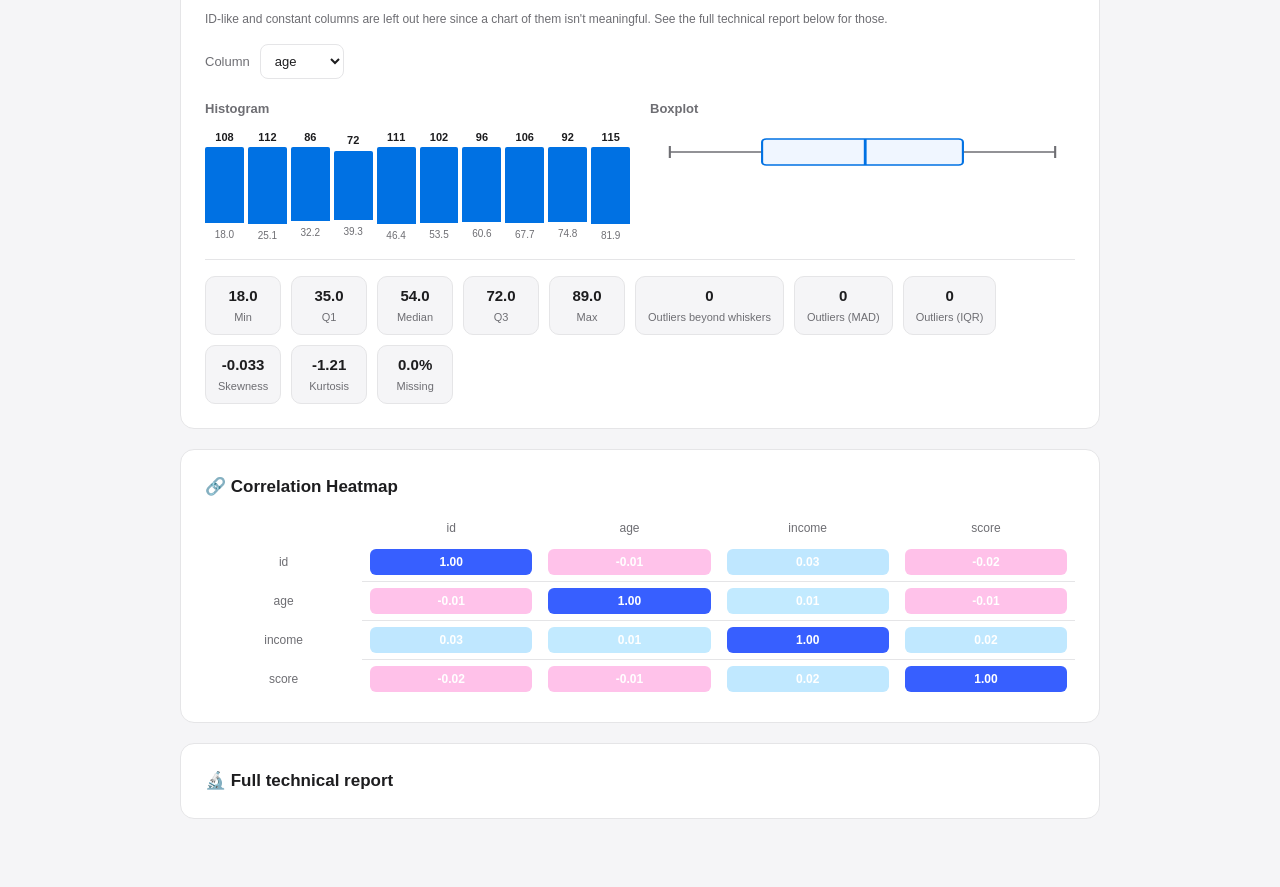
==== commit cd36ea7a: "docs: regenerate sample reports to match the redesigned HTML report examples/sample_report.html and " ====
--- a/examples/sample_report.html
+++ b/examples/sample_report.html
@@ -42,6 +42,14 @@
         margin-bottom: 32px;
     }
 
+    .header-row {
+        display: flex;
+        align-items: baseline;
+        justify-content: space-between;
+        gap: 12px;
+        flex-wrap: wrap;
+    }
+
     header h1 {
         font-size: 32px;
         font-weight: 700;
@@ -55,30 +63,9 @@
         font-size: 15px;
     }
 
-    .stat-grid {
-        display: grid;
-        grid-template-columns: repeat(auto-fit, minmax(140px, 1fr));
-        gap: 16px;
-        margin-bottom: 32px;
-    }
-
-    .stat-card {
-        background: var(--card-bg);
-        border: 1px solid var(--border);
-        border-radius: 14px;
-        padding: 20px;
-        text-align: center;
-    }
-
-    .stat-card .value {
-        font-size: 28px;
-        font-weight: 700;
-    }
-
-    .stat-card .label {
+    .header-timestamp {
         font-size: 13px;
         color: var(--muted);
-        margin-top: 4px;
     }
 
     .box {
@@ -102,6 +89,14 @@
         gap: 8px;
     }
 
+    .panel-title {
+        font-size: 12px;
+        text-transform: uppercase;
+        letter-spacing: 0.04em;
+        color: var(--muted);
+        margin: 0 0 12px 0;
+    }
+
     table {
         width: 100%;
         border-collapse: collapse;
@@ -124,7 +119,8 @@
     }
 
     .nested-summary td:last-child,
-    .nested td:last-child {
+    .nested td:last-child,
+    .attention-table td:last-child {
         text-align: left;
     }
 
@@ -151,7 +147,13 @@
         margin-bottom: 6px;
     }
 
-    .health-score-card {
+    .hero-card {
+        display: flex;
+        flex-direction: column;
+        gap: 20px;
+    }
+
+    .hero-top {
         display: flex;
         align-items: center;
         gap: 24px;
@@ -199,19 +201,16 @@
         color: var(--danger);
     }
 
-    .health-score-main {
+    .hero-heading {
         flex: 1;
         min-width: 0;
-    }
-
-    .health-score-heading {
         display: flex;
         align-items: center;
         gap: 10px;
         flex-wrap: wrap;
     }
 
-    .health-score-heading h2 {
+    .hero-heading h2 {
         margin: 0;
     }
 
@@ -234,24 +233,52 @@
         color: var(--danger);
     }
 
-    .health-score-breakdown {
-        margin-top: 12px;
-        display: flex;
-        flex-wrap: wrap;
-        gap: 8px;
-    }
-
-    .health-score-breakdown-item {
-        font-size: 12px;
-        padding: 4px 10px;
-        border-radius: 999px;
-        background: var(--bg);
-        border: 1px solid var(--border);
-        color: var(--muted);
-    }
-
-    .health-score-breakdown-item strong {
-        color: var(--text);
+    .health-score-informational {
+        flex-basis: 100%;
+        font-size: 12px;
+        color: var(--muted);
+        font-style: italic;
+        margin: 4px 0 0 0;
+    }
+
+    .hero-stats {
+        display: grid;
+        grid-template-columns: repeat(auto-fit, minmax(120px, 1fr));
+        gap: 16px;
+        padding-top: 4px;
+        border-top: 1px solid var(--border);
+    }
+
+    .hero-stat {
+        text-align: center;
+    }
+
+    .hero-stat-value {
+        font-size: 24px;
+        font-weight: 700;
+    }
+
+    .hero-stat-label {
+        font-size: 12px;
+        color: var(--muted);
+        margin-top: 2px;
+    }
+
+    .attention-table th {
+        text-align: left;
+        font-size: 12px;
+        color: var(--muted);
+        font-weight: 500;
+        padding: 0 4px 8px 4px;
+    }
+
+    .partial-analysis-notice {
+        font-size: 13px;
+        color: var(--warning);
+        background: var(--warning-bg);
+        border-radius: 8px;
+        padding: 10px 14px;
+        margin: 0;
     }
 
     .insights-list {
@@ -282,6 +309,46 @@
 
     @media (max-width: 640px) {
         .grid-2 { grid-template-columns: 1fr; }
+    }
+
+    .missing-bar-list {
+        display: flex;
+        flex-direction: column;
+        gap: 10px;
+    }
+
+    .missing-bar-row {
+        display: grid;
+        grid-template-columns: minmax(0, 1fr) 2fr auto;
+        align-items: center;
+        gap: 10px;
+        font-size: 13px;
+    }
+
+    .missing-bar-label {
+        overflow: hidden;
+        text-overflow: ellipsis;
+        white-space: nowrap;
+        color: var(--muted);
+    }
+
+    .missing-bar-track {
+        background: var(--bg);
+        border-radius: 999px;
+        height: 8px;
+        overflow: hidden;
+    }
+
+    .missing-bar-fill {
+        background: var(--warning);
+        height: 100%;
+        border-radius: 999px;
+    }
+
+    .missing-bar-value {
+        font-weight: 600;
+        font-size: 12px;
+        text-align: right;
     }
 
     .heatmap-wrap {
@@ -480,22 +547,58 @@
 <div class="container">
 
     <header>
-        <h1>🕵️ Data Detective Report</h1>
-        <p>Automated data profiling summary</p>
+        <div class="header-row">
+            <h1>🕵️ Data Detective</h1>
+            <span class="header-timestamp">Generated 2026-09-17 23:10</span>
+        </div>
+        <p>Dataset quality overview</p>
     </header>
 
     
-    <div class="box health-score-card">
-        <div class="health-score-badge grade-fair">
-            <div class="health-score-number">64</div>
-            <div class="health-score-denom">/ 100</div>
-        </div>
-        <div class="health-score-main">
-            <div class="health-score-heading">
+    <div class="box hero-card">
+        <div class="hero-top">
+            <div class="health-score-badge grade-fair">
+                <div class="health-score-number">64</div>
+                <div class="health-score-denom">/ 100</div>
+            </div>
+            <div class="hero-heading">
                 <h2>🏥 Data Health Score</h2>
                 <span class="health-score-grade grade-fair">Fair</span>
+                <p class="health-score-informational">Tracked but not scored: date-like columns, near-constant columns</p>
             </div>
-            <div class="health-score-breakdown"><span class="health-score-breakdown-item">Missing values: <strong>-15.8</strong></span><span class="health-score-breakdown-item">Outliers: <strong>-15</strong></span><span class="health-score-breakdown-item">Skewed distributions: <strong>-5</strong></span></div>
+        </div>
+        <div class="hero-stats">
+            <div class="hero-stat">
+                <div class="hero-stat-value">3</div>
+                <div class="hero-stat-label">Issues detected</div>
+            </div>
+            <div class="hero-stat">
+                <div class="hero-stat-value">1000</div>
+                <div class="hero-stat-label">Rows</div>
+            </div>
+            <div class="hero-stat">
+                <div class="hero-stat-value">10</div>
+                <div class="hero-stat-label">Columns</div>
+            </div>
+        </div>
+    </div>
+
+    <div class="box">
+        <h2>🚨 What needs attention</h2>
+        <table class="attention-table"><thead><tr><th>Issue</th><th>Where</th><th>Value</th></tr></thead><tbody><tr><td>Missing values</td><td>notes</td><td>86.5%</td></tr><tr><td>Outliers</td><td>score</td><td>55</td></tr><tr><td>Skewed distributions</td><td>income</td><td>skew=15.922</td></tr></tbody></table>
+    </div>
+
+    
+    <div class="box">
+        <div class="grid-2">
+            <div>
+                <h3 class="panel-title">Missing values</h3>
+                <div class="missing-bar-list"><div class="missing-bar-row"><span class="missing-bar-label">notes</span><div class="missing-bar-track"><div class="missing-bar-fill" style="width:86.5%"></div></div><span class="missing-bar-value">86.5%</span></div><div class="missing-bar-row"><span class="missing-bar-label">income</span><div class="missing-bar-track"><div class="missing-bar-fill" style="width:3.8%"></div></div><span class="missing-bar-value">3.8%</span></div></div>
+            </div>
+            <div>
+                <h3 class="panel-title">Dataset structure</h3>
+                <table><tbody><tr><td>Rows</td><td>1000</td></tr><tr><td>Columns</td><td>10</td></tr><tr><td>Numeric columns</td><td>4</td></tr><tr><td>Text / other columns</td><td>6</td></tr><tr><td>Duplicate rows</td><td>2</td></tr><tr><td>Missing cells</td><td>903 (9.03%)</td></tr></tbody></table>
+            </div>
         </div>
     </div>
 
@@ -504,28 +607,8 @@
         <ul class="insights-list"><li class="insight">🚨 Column &#x27;notes&#x27; has high missingness (86.5%).</li><li class="insight">🆔 Column &#x27;id&#x27; looks like an ID (very high uniqueness).</li><li class="insight">🆔 Column &#x27;signup_date&#x27; looks like an ID (very high uniqueness).</li><li class="insight">🆔 Column &#x27;email&#x27; looks like an ID (very high uniqueness).</li><li class="insight">📊 Column &#x27;income&#x27; has 3 potential outlier(s) (MAD method).</li><li class="insight">📊 Column &#x27;score&#x27; has 55 potential outlier(s) (MAD method).</li><li class="insight">📅 Column &#x27;signup_date&#x27; looks like it contains dates (consider parsing as datetime).</li><li class="insight">📐 Column &#x27;income&#x27; is heavily skewed (skew=15.922).</li><li class="insight">📐 Column &#x27;score&#x27; is heavily skewed (skew=2.367).</li></ul>
     </div>
 
-    <div class="stat-grid">
-        <div class="stat-card">
-            <div class="value">1000</div>
-            <div class="label">Rows</div>
-        </div>
-        <div class="stat-card">
-            <div class="value">10</div>
-            <div class="label">Columns</div>
-        </div>
-        <div class="stat-card">
-            <div class="value">2</div>
-            <div class="label">Duplicate rows</div>
-        </div>
-    </div>
-
     <div class="box">
-        <h2>🔗 Correlation Heatmap</h2>
-        <div class="heatmap-wrap"><table class="heatmap-table"><thead><tr><th></th><th>id</th><th>age</th><th>income</th><th>score</th></tr></thead><tbody><tr><th>id</th><td><div class="heatmap-cell" style="background:rgb(55, 95, 255)">1.00</div></td><td><div class="heatmap-cell" style="background:rgb(255, 194, 234)">-0.01</div></td><td><div class="heatmap-cell" style="background:rgb(191, 231, 255)">0.03</div></td><td><div class="heatmap-cell" style="background:rgb(255, 193, 233)">-0.02</div></td></tr><tr><th>age</th><td><div class="heatmap-cell" style="background:rgb(255, 194, 234)">-0.01</div></td><td><div class="heatmap-cell" style="background:rgb(55, 95, 255)">1.00</div></td><td><div class="heatmap-cell" style="background:rgb(194, 234, 255)">0.01</div></td><td><div class="heatmap-cell" style="background:rgb(255, 194, 234)">-0.01</div></td></tr><tr><th>income</th><td><div class="heatmap-cell" style="background:rgb(191, 231, 255)">0.03</div></td><td><div class="heatmap-cell" style="background:rgb(194, 234, 255)">0.01</div></td><td><div class="heatmap-cell" style="background:rgb(55, 95, 255)">1.00</div></td><td><div class="heatmap-cell" style="background:rgb(192, 232, 255)">0.02</div></td></tr><tr><th>score</th><td><div class="heatmap-cell" style="background:rgb(255, 193, 233)">-0.02</div></td><td><div class="heatmap-cell" style="background:rgb(255, 194, 234)">-0.01</div></td><td><div class="heatmap-cell" style="background:rgb(192, 232, 255)">0.02</div></td><td><div class="heatmap-cell" style="background:rgb(55, 95, 255)">1.00</div></td></tr></tbody></table></div>
-    </div>
-
-    <div class="box">
-        <h2>🔍 Column Explorer</h2>
+        <h2>📊 Column Explorer</h2>
         <p class="explorer-note">ID-like and constant columns are left out here since a chart of them isn't meaningful. See the full technical report below for those.</p><div class="explorer-controls"><label for="column-select">Column</label><select id="column-select" onchange="ddShowColumn(this.value)"><option value="age">age</option><option value="income">income</option><option value="score">score</option></select></div><div id="explorer-blocks"><div class="explorer-panel" data-column="age"><div class="grid-2"><div class="explorer-block"><h4>Histogram</h4><div class="explorer-hist-bars"><div class="explorer-hist-bar-wrap" title="18.0 to 25.1: 108 rows"><div class="explorer-hist-count">108</div><div class="hist-bar" style="height:93.9%"></div><div class="explorer-hist-edge">18.0</div></div><div class="explorer-hist-bar-wrap" title="25.1 to 32.2: 112 rows"><div class="explorer-hist-count">112</div><div class="hist-bar" style="height:97.4%"></div><div class="explorer-hist-edge">25.1</div></div><div class="explorer-hist-bar-wrap" title="32.2 to 39.3: 86 rows"><div class="explorer-hist-count">86</div><div class="hist-bar" style="height:74.8%"></div><div class="explorer-hist-edge">32.2</div></div><div class="explorer-hist-bar-wrap" title="39.3 to 46.4: 72 rows"><div class="explorer-hist-count">72</div><div class="hist-bar" style="height:62.6%"></div><div class="explorer-hist-edge">39.3</div></div><div class="explorer-hist-bar-wrap" title="46.4 to 53.5: 111 rows"><div class="explorer-hist-count">111</div><div class="hist-bar" style="height:96.5%"></div><div class="explorer-hist-edge">46.4</div></div><div class="explorer-hist-bar-wrap" title="53.5 to 60.6: 102 rows"><div class="explorer-hist-count">102</div><div class="hist-bar" style="height:88.7%"></div><div class="explorer-hist-edge">53.5</div></div><div class="explorer-hist-bar-wrap" title="60.6 to 67.7: 96 rows"><div class="explorer-hist-count">96</div><div class="hist-bar" style="height:83.5%"></div><div class="explorer-hist-edge">60.6</div></div><div class="explorer-hist-bar-wrap" title="67.7 to 74.8: 106 rows"><div class="explorer-hist-count">106</div><div class="hist-bar" style="height:92.2%"></div><div class="explorer-hist-edge">67.7</div></div><div class="explorer-hist-bar-wrap" title="74.8 to 81.9: 92 rows"><div class="explorer-hist-count">92</div><div class="hist-bar" style="height:80.0%"></div><div class="explorer-hist-edge">74.8</div></div><div class="explorer-hist-bar-wrap" title="81.9 to 89.0: 115 rows"><div class="explorer-hist-count">115</div><div class="hist-bar" style="height:100.0%"></div><div class="explorer-hist-edge">81.9</div></div></div></div><div class="explorer-block"><h4>Boxplot</h4><svg class="box-plot-svg" viewBox="0 0 300 46" preserveAspectRatio="none"><line class="box-whisker" x1="14.0" y1="23.0" x2="286.0" y2="23.0" /><line class="box-whisker" x1="14.0" y1="17.0" x2="14.0" y2="29.0" /><line class="box-whisker" x1="286.0" y1="17.0" x2="286.0" y2="29.0" /><rect class="box-rect" x="79.12676056338027" y="10.0" width="141.74647887323943" height="26" rx="3" /><line class="box-median" x1="151.91549295774647" y1="10.0" x2="151.91549295774647" y2="36.0" /></svg></div></div><div class="explorer-stats"><div class="stat-chip"><span class="stat-chip-value">18.0</span><span class="stat-chip-label">Min</span></div><div class="stat-chip"><span class="stat-chip-value">35.0</span><span class="stat-chip-label">Q1</span></div><div class="stat-chip"><span class="stat-chip-value">54.0</span><span class="stat-chip-label">Median</span></div><div class="stat-chip"><span class="stat-chip-value">72.0</span><span class="stat-chip-label">Q3</span></div><div class="stat-chip"><span class="stat-chip-value">89.0</span><span class="stat-chip-label">Max</span></div><div class="stat-chip"><span class="stat-chip-value">0</span><span class="stat-chip-label">Outliers beyond whiskers</span></div><div class="stat-chip"><span class="stat-chip-value">0</span><span class="stat-chip-label">Outliers (MAD)</span></div><div class="stat-chip"><span class="stat-chip-value">0</span><span class="stat-chip-label">Outliers (IQR)</span></div><div class="stat-chip"><span class="stat-chip-value">-0.033</span><span class="stat-chip-label">Skewness</span></div><div class="stat-chip"><span class="stat-chip-value">-1.21</span><span class="stat-chip-label">Kurtosis</span></div><div class="stat-chip"><span class="stat-chip-value">0.0%</span><span class="stat-chip-label">Missing</span></div></div></div><div class="explorer-panel" hidden data-column="income"><div class="grid-2"><div class="explorer-block"><h4>Histogram</h4><div class="explorer-hist-bars"><div class="explorer-hist-bar-wrap" title="-17968.26 to 88088.135: 916 rows"><div class="explorer-hist-count">916</div><div class="hist-bar" style="height:100.0%"></div><div class="explorer-hist-edge">-17968.26</div></div><div class="explorer-hist-bar-wrap" title="88088.135 to 194144.53: 44 rows"><div class="explorer-hist-count">44</div><div class="hist-bar" style="height:4.8%"></div><div class="explorer-hist-edge">88088.135</div></div><div class="explorer-hist-bar-wrap" title="194144.53 to 300200.925: 0 rows"><div class="explorer-hist-count">0</div><div class="hist-bar" style="height:2.0%"></div><div class="explorer-hist-edge">194144.53</div></div><div class="explorer-hist-bar-wrap" title="300200.925 to 406257.32: 0 rows"><div class="explorer-hist-count">0</div><div class="hist-bar" style="height:2.0%"></div><div class="explorer-hist-edge">300200.925</div></div><div class="explorer-hist-bar-wrap" title="406257.32 to 512313.715: 0 rows"><div class="explorer-hist-count">0</div><div class="hist-bar" style="height:2.0%"></div><div class="explorer-hist-edge">406257.32</div></div><div class="explorer-hist-bar-wrap" title="512313.715 to 618370.11: 0 rows"><div class="explorer-hist-count">0</div><div class="hist-bar" style="height:2.0%"></div><div class="explorer-hist-edge">512313.715</div></div><div class="explorer-hist-bar-wrap" title="618370.11 to 724426.504: 1 rows"><div class="explorer-hist-count">1</div><div class="hist-bar" style="height:2.0%"></div><div class="explorer-hist-edge">618370.11</div></div><div class="explorer-hist-bar-wrap" title="724426.504 to 830482.899: 0 rows"><div class="explorer-hist-count">0</div><div class="hist-bar" style="height:2.0%"></div><div class="explorer-hist-edge">724426.504</div></div><div class="explorer-hist-bar-wrap" title="830482.899 to 936539.294: 0 rows"><div class="explorer-hist-count">0</div><div class="hist-bar" style="height:2.0%"></div><div class="explorer-hist-edge">830482.899</div></div><div class="explorer-hist-bar-wrap" title="936539.294 to 1042595.689: 1 rows"><div class="explorer-hist-count">1</div><div class="hist-bar" style="height:2.0%"></div><div class="explorer-hist-edge">936539.294</div></div></div></div><div class="explorer-block"><h4>Boxplot</h4><svg class="box-plot-svg" viewBox="0 0 300 46" preserveAspectRatio="none"><line class="box-whisker" x1="19.11244275756539" y1="23.0" x2="45.790361224130194" y2="23.0" /><line class="box-whisker" x1="19.11244275756539" y1="17.0" x2="19.11244275756539" y2="29.0" /><line class="box-whisker" x1="45.790361224130194" y1="17.0" x2="45.790361224130194" y2="29.0" /><rect class="box-rect" x="29.163324937796844" y="10.0" width="6.750024334459063" height="26" rx="3" /><line class="box-median" x1="32.67953737130094" y1="10.0" x2="32.67953737130094" y2="36.0" /><circle class="box-outlier" cx="17.507878014812665" cy="23.0" r="3" /><circle class="box-outlier" cx="19.004080183004596" cy="23.0" r="3" /><circle class="box-outlier" cx="286.0" cy="23.0" r="3" /><circle class="box-outlier" cx="17.681939824262308" cy="23.0" r="3" /><circle class="box-outlier" cx="14.0" cy="23.0" r="3" /><circle class="box-outlier" cx="47.12339118553237" cy="23.0" r="3" /><circle class="box-outlier" cx="18.46467810306458" cy="23.0" r="3" /><circle class="box-outlier" cx="193.93797933254095" cy="23.0" r="3" /><circle class="box-outlier" cx="46.61832751586392" cy="23.0" r="3" /><circle class="box-outlier" cx="18.007855937407506" cy="23.0" r="3" /><circle class="box-outlier" cx="17.553580492297122" cy="23.0" r="3" /></svg></div></div><div class="explorer-stats"><div class="stat-chip"><span class="stat-chip-value">-17968.26</span><span class="stat-chip-label">Min</span></div><div class="stat-chip"><span class="stat-chip-value">41155.548</span><span class="stat-chip-label">Q1</span></div><div class="stat-chip"><span class="stat-chip-value">54865.725</span><span class="stat-chip-label">Median</span></div><div class="stat-chip"><span class="stat-chip-value">67474.785</span><span class="stat-chip-label">Q3</span></div><div class="stat-chip"><span class="stat-chip-value">1042595.689</span><span class="stat-chip-label">Max</span></div><div class="stat-chip"><span class="stat-chip-value">11</span><span class="stat-chip-label">Outliers beyond whiskers</span></div><div class="stat-chip"><span class="stat-chip-value">3</span><span class="stat-chip-label">Outliers (MAD)</span></div><div class="stat-chip"><span class="stat-chip-value">11</span><span class="stat-chip-label">Outliers (IQR)</span></div><div class="stat-chip"><span class="stat-chip-value">15.922</span><span class="stat-chip-label">Skewness</span></div><div class="stat-chip"><span class="stat-chip-value">338.445</span><span class="stat-chip-label">Kurtosis</span></div><div class="stat-chip"><span class="stat-chip-value">3.8%</span><span class="stat-chip-label">Missing</span></div></div></div><div class="explorer-panel" hidden data-column="score"><div class="grid-2"><div class="explorer-block"><h4>Histogram</h4><div class="explorer-hist-bars"><div class="explorer-hist-bar-wrap" title="0.07 to 47.654: 614 rows"><div class="explorer-hist-count">614</div><div class="hist-bar" style="height:100.0%"></div><div class="explorer-hist-edge">0.07</div></div><div class="explorer-hist-bar-wrap" title="47.654 to 95.238: 238 rows"><div class="explorer-hist-count">238</div><div class="hist-bar" style="height:38.8%"></div><div class="explorer-hist-edge">47.654</div></div><div class="explorer-hist-bar-wrap" title="95.238 to 142.822: 80 rows"><div class="explorer-hist-count">80</div><div class="hist-bar" style="height:13.0%"></div><div class="explorer-hist-edge">95.238</div></div><div class="explorer-hist-bar-wrap" title="142.822 to 190.406: 40 rows"><div class="explorer-hist-count">40</div><div class="hist-bar" style="height:6.5%"></div><div class="explorer-hist-edge">142.822</div></div><div class="explorer-hist-bar-wrap" title="190.406 to 237.99: 15 rows"><div class="explorer-hist-count">15</div><div class="hist-bar" style="height:2.4%"></div><div class="explorer-hist-edge">190.406</div></div><div class="explorer-hist-bar-wrap" title="237.99 to 285.574: 7 rows"><div class="explorer-hist-count">7</div><div class="hist-bar" style="height:2.0%"></div><div class="explorer-hist-edge">237.99</div></div><div class="explorer-hist-bar-wrap" title="285.574 to 333.158: 4 rows"><div class="explorer-hist-count">4</div><div class="hist-bar" style="height:2.0%"></div><div class="explorer-hist-edge">285.574</div></div><div class="explorer-hist-bar-wrap" title="333.158 to 380.742: 1 rows"><div class="explorer-hist-count">1</div><div class="hist-bar" style="height:2.0%"></div><div class="explorer-hist-edge">333.158</div></div><div class="explorer-hist-bar-wrap" title="380.742 to 428.326: 0 rows"><div class="explorer-hist-count">0</div><div class="hist-bar" style="height:2.0%"></div><div class="explorer-hist-edge">380.742</div></div><div class="explorer-hist-bar-wrap" title="428.326 to 475.91: 1 rows"><div class="explorer-hist-count">1</div><div class="hist-bar" style="height:2.0%"></div><div class="explorer-hist-edge">428.326</div></div></div></div><div class="explorer-block"><h4>Boxplot</h4><svg class="box-plot-svg" viewBox="0 0 300 46" preserveAspectRatio="none"><line class="box-whisker" x1="14.0" y1="23.0" x2="97.74815063887021" y2="23.0" /><line class="box-whisker" x1="14.0" y1="17.0" x2="14.0" y2="29.0" /><line class="box-whisker" x1="97.74815063887021" y1="17.0" x2="97.74815063887021" y2="29.0" /><rect class="box-rect" x="22.208473436449225" y="10.0" width="30.291324815063888" height="26" rx="3" /><line class="box-median" x1="33.72091459314055" y1="10.0" x2="33.72091459314055" y2="36.0" /><circle class="box-outlier" cx="100.07464694014794" cy="23.0" r="3" /><circle class="box-outlier" cx="104.80195023537323" cy="23.0" r="3" /><circle class="box-outlier" cx="109.81506388702084" cy="23.0" r="3" /><circle class="box-outlier" cx="102.31540013449899" cy="23.0" r="3" /><circle class="box-outlier" cx="125.01445864156018" cy="23.0" r="3" /><circle class="box-outlier" cx="146.82178883658372" cy="23.0" r="3" /><circle class="box-outlier" cx="119.05245460659044" cy="23.0" r="3" /><circle class="box-outlier" cx="109.11197041022193" cy="23.0" r="3" /><circle class="box-outlier" cx="101.72663080026899" cy="23.0" r="3" /><circle class="box-outlier" cx="156.29926025554806" cy="23.0" r="3" /><circle class="box-outlier" cx="114.19939475453936" cy="23.0" r="3" /><circle class="box-outlier" cx="146.25016812373906" cy="23.0" r="3" /><circle class="box-outlier" cx="191.83120376597174" cy="23.0" r="3" /><circle class="box-outlier" cx="231.59314055144588" cy="23.0" r="3" /><circle class="box-outlier" cx="146.40450571620713" cy="23.0" r="3" /><circle class="box-outlier" cx="107.89441829186282" cy="23.0" r="3" /><circle class="box-outlier" cx="129.364492266308" cy="23.0" r="3" /><circle class="box-outlier" cx="141.19704102219234" cy="23.0" r="3" /><circle class="box-outlier" cx="107.41997310020176" cy="23.0" r="3" /><circle class="box-outlier" cx="129.07868190988566" cy="23.0" r="3" /><circle class="box-outlier" cx="122.39643577673166" cy="23.0" r="3" /><circle class="box-outlier" cx="100.69771351714861" cy="23.0" r="3" /><circle class="box-outlier" cx="113.88500336247478" cy="23.0" r="3" /><circle class="box-outlier" cx="100.50336247478144" cy="23.0" r="3" /><circle class="box-outlier" cx="184.6173503698722" cy="23.0" r="3" /><circle class="box-outlier" cx="127.8782784129119" cy="23.0" r="3" /><circle class="box-outlier" cx="103.9273705447209" cy="23.0" r="3" /><circle class="box-outlier" cx="202.7091459314055" cy="23.0" r="3" /><circle class="box-outlier" cx="111.70141223940821" cy="23.0" r="3" /><circle class="box-outlier" cx="192.2656355077337" cy="23.0" r="3" /><circle class="box-outlier" cx="151.47478143913918" cy="23.0" r="3" /><circle class="box-outlier" cx="121.42468056489575" cy="23.0" r="3" /><circle class="box-outlier" cx="149.19973100201747" cy="23.0" r="3" /><circle class="box-outlier" cx="110.36953597848016" cy="23.0" r="3" /><circle class="box-outlier" cx="132.46267652992603" cy="23.0" r="3" /><circle class="box-outlier" cx="109.00907868190988" cy="23.0" r="3" /><circle class="box-outlier" cx="113.98789509078682" cy="23.0" r="3" /><circle class="box-outlier" cx="113.97646267652993" cy="23.0" r="3" /><circle class="box-outlier" cx="286.0" cy="23.0" r="3" /><circle class="box-outlier" cx="160.80363147276395" cy="23.0" r="3" /><circle class="box-outlier" cx="99.41156691324815" cy="23.0" r="3" /><circle class="box-outlier" cx="98.21116341627437" cy="23.0" r="3" /><circle class="box-outlier" cx="132.52555480833894" cy="23.0" r="3" /><circle class="box-outlier" cx="114.01647612642904" cy="23.0" r="3" /><circle class="box-outlier" cx="152.2121721587088" cy="23.0" r="3" /><circle class="box-outlier" cx="105.54505716207127" cy="23.0" r="3" /><circle class="box-outlier" cx="105.56792199058506" cy="23.0" r="3" /><circle class="box-outlier" cx="124.33422999327504" cy="23.0" r="3" /><circle class="box-outlier" cx="100.98924008069939" cy="23.0" r="3" /><circle class="box-outlier" cx="155.20174848688634" cy="23.0" r="3" /></svg></div></div><div class="explorer-stats"><div class="stat-chip"><span class="stat-chip-value">0.07</span><span class="stat-chip-label">Min</span></div><div class="stat-chip"><span class="stat-chip-value">14.43</span><span class="stat-chip-label">Q1</span></div><div class="stat-chip"><span class="stat-chip-value">34.57</span><span class="stat-chip-label">Median</span></div><div class="stat-chip"><span class="stat-chip-value">67.422</span><span class="stat-chip-label">Q3</span></div><div class="stat-chip"><span class="stat-chip-value">475.91</span><span class="stat-chip-label">Max</span></div><div class="stat-chip"><span class="stat-chip-value">50</span><span class="stat-chip-label">Outliers beyond whiskers</span></div><div class="stat-chip"><span class="stat-chip-value">55</span><span class="stat-chip-label">Outliers (MAD)</span></div><div class="stat-chip"><span class="stat-chip-value">64</span><span class="stat-chip-label">Outliers (IQR)</span></div><div class="stat-chip"><span class="stat-chip-value">2.367</span><span class="stat-chip-label">Skewness</span></div><div class="stat-chip"><span class="stat-chip-value">8.627</span><span class="stat-chip-label">Kurtosis</span></div><div class="stat-chip"><span class="stat-chip-value">0.0%</span><span class="stat-chip-label">Missing</span></div></div></div></div><script>
 function ddShowColumn(col) {
     document.querySelectorAll('.explorer-panel').forEach(function (el) {
@@ -535,90 +618,16 @@
 </script>
     </div>
 
+    <div class="box">
+        <h2>🔗 Correlation Heatmap</h2>
+        <div class="heatmap-wrap"><table class="heatmap-table"><thead><tr><th></th><th>id</th><th>age</th><th>income</th><th>score</th></tr></thead><tbody><tr><th>id</th><td><div class="heatmap-cell" style="background:rgb(55, 95, 255)">1.00</div></td><td><div class="heatmap-cell" style="background:rgb(255, 194, 234)">-0.01</div></td><td><div class="heatmap-cell" style="background:rgb(191, 231, 255)">0.03</div></td><td><div class="heatmap-cell" style="background:rgb(255, 193, 233)">-0.02</div></td></tr><tr><th>age</th><td><div class="heatmap-cell" style="background:rgb(255, 194, 234)">-0.01</div></td><td><div class="heatmap-cell" style="background:rgb(55, 95, 255)">1.00</div></td><td><div class="heatmap-cell" style="background:rgb(194, 234, 255)">0.01</div></td><td><div class="heatmap-cell" style="background:rgb(255, 194, 234)">-0.01</div></td></tr><tr><th>income</th><td><div class="heatmap-cell" style="background:rgb(191, 231, 255)">0.03</div></td><td><div class="heatmap-cell" style="background:rgb(194, 234, 255)">0.01</div></td><td><div class="heatmap-cell" style="background:rgb(55, 95, 255)">1.00</div></td><td><div class="heatmap-cell" style="background:rgb(192, 232, 255)">0.02</div></td></tr><tr><th>score</th><td><div class="heatmap-cell" style="background:rgb(255, 193, 233)">-0.02</div></td><td><div class="heatmap-cell" style="background:rgb(255, 194, 234)">-0.01</div></td><td><div class="heatmap-cell" style="background:rgb(192, 232, 255)">0.02</div></td><td><div class="heatmap-cell" style="background:rgb(55, 95, 255)">1.00</div></td></tr></tbody></table></div>
+    </div>
+
+    
     <details class="box details-card">
         <summary>🔬 Full technical report</summary>
 
-        <div class="tech-grid">
-            <div class="tech-box">
-                <h3>Column types</h3>
-                <table><tbody><tr><td>id</td><td>int16</td></tr><tr><td>age</td><td>float32</td></tr><tr><td>income</td><td>float64</td></tr><tr><td>score</td><td>float32</td></tr><tr><td>signup_date</td><td>object</td></tr><tr><td>category</td><td>object</td></tr><tr><td>region</td><td>object</td></tr><tr><td>notes</td><td>object</td></tr><tr><td>email</td><td>object</td></tr><tr><td>active</td><td>bool</td></tr></tbody></table>
-            </div>
-
-            <div class="tech-box">
-                <h3>Missing values (%)</h3>
-                <table><tbody><tr><td>id</td><td>0.0</td></tr><tr><td>age</td><td>0.0</td></tr><tr><td>income</td><td>3.8</td></tr><tr><td>score</td><td>0.0</td></tr><tr><td>signup_date</td><td>0.0</td></tr><tr><td>category</td><td>0.0</td></tr><tr><td>region</td><td>0.0</td></tr><tr><td>notes</td><td>86.5</td></tr><tr><td>email</td><td>0.0</td></tr><tr><td>active</td><td>0.0</td></tr></tbody></table>
-            </div>
-
-            <div class="tech-box">
-                <h3>Outliers (IQR)</h3>
-                <table><tbody><tr><td>id</td><td>0</td></tr><tr><td>age</td><td>0</td></tr><tr><td>income</td><td>11</td></tr><tr><td>score</td><td>64</td></tr></tbody></table>
-            </div>
-
-            <div class="tech-box">
-                <h3>Outliers (MAD)</h3>
-                <table><tbody><tr><td>id</td><td>0</td></tr><tr><td>age</td><td>0</td></tr><tr><td>income</td><td>3</td></tr><tr><td>score</td><td>55</td></tr></tbody></table>
-            </div>
-
-            <div class="tech-box">
-                <h3>Distribution shape</h3>
-                <table class="nested-summary"><tbody><tr><td>id</td><td><table class="nested"><tbody><tr><td>skewness</td><td>0.003</td></tr><tr><td>kurtosis</td><td>-1.206</td></tr></tbody></table></td></tr><tr><td>age</td><td><table class="nested"><tbody><tr><td>skewness</td><td>-0.033</td></tr><tr><td>kurtosis</td><td>-1.21</td></tr></tbody></table></td></tr><tr><td>income</td><td><table class="nested"><tbody><tr><td>skewness</td><td>15.922</td></tr><tr><td>kurtosis</td><td>338.445</td></tr></tbody></table></td></tr><tr><td>score</td><td><table class="nested"><tbody><tr><td>skewness</td><td>2.367</td></tr><tr><td>kurtosis</td><td>8.627</td></tr></tbody></table></td></tr></tbody></table>
-            </div>
-
-            <div class="tech-box">
-                <h3>High-cardinality columns</h3>
-                <ul><li>id</li><li>signup_date</li><li>email</li></ul>
-            </div>
-
-            <div class="tech-box">
-                <h3>Constant columns</h3>
-                <p class="empty">None found.</p>
-            </div>
-
-            <div class="tech-box">
-                <h3>Near-constant columns</h3>
-                <p class="empty">None found.</p>
-            </div>
-
-            <div class="tech-box">
-                <h3>Possible target column</h3>
-                <p class="empty">None found.</p>
-            </div>
-
-            <div class="tech-box">
-                <h3>Duplicate columns</h3>
-                <p class="empty">None found.</p>
-            </div>
-
-            <div class="tech-box">
-                <h3>Correlated pairs</h3>
-                <p class="empty">None found.</p>
-            </div>
-
-            <div class="tech-box">
-                <h3>Mixed-type columns</h3>
-                <p class="empty">None found.</p>
-            </div>
-
-            <div class="tech-box">
-                <h3>Negative values (unexpected)</h3>
-                <p class="empty">None found.</p>
-            </div>
-
-            <div class="tech-box">
-                <h3>Memory usage (KB)</h3>
-                <table><tbody><tr><td>id</td><td>1.95</td></tr><tr><td>age</td><td>3.91</td></tr><tr><td>income</td><td>7.81</td></tr><tr><td>score</td><td>3.91</td></tr><tr><td>signup_date</td><td>74.22</td></tr><tr><td>category</td><td>56.64</td></tr><tr><td>region</td><td>60.36</td></tr><tr><td>notes</td><td>35.51</td></tr><tr><td>email</td><td>74.11</td></tr><tr><td>active</td><td>0.98</td></tr></tbody></table>
-            </div>
-
-            <div class="tech-box">
-                <h3>Text column stats</h3>
-                <table class="nested-summary"><tbody><tr><td>signup_date</td><td><table class="nested"><tbody><tr><td>avg_length</td><td>19.0</td></tr><tr><td>min_length</td><td>19</td></tr><tr><td>max_length</td><td>19</td></tr><tr><td>blank_or_whitespace_only</td><td>0</td></tr></tbody></table></td></tr><tr><td>category</td><td><table class="nested"><tbody><tr><td>avg_length</td><td>1.0</td></tr><tr><td>min_length</td><td>1</td></tr><tr><td>max_length</td><td>1</td></tr><tr><td>blank_or_whitespace_only</td><td>0</td></tr></tbody></table></td></tr><tr><td>region</td><td><table class="nested"><tbody><tr><td>avg_length</td><td>4.8</td></tr><tr><td>min_length</td><td>4</td></tr><tr><td>max_length</td><td>5</td></tr><tr><td>blank_or_whitespace_only</td><td>0</td></tr></tbody></table></td></tr><tr><td>notes</td><td><table class="nested"><tbody><tr><td>avg_length</td><td>7.3</td></tr><tr><td>min_length</td><td>7</td></tr><tr><td>max_length</td><td>8</td></tr><tr><td>blank_or_whitespace_only</td><td>0</td></tr></tbody></table></td></tr><tr><td>email</td><td><table class="nested"><tbody><tr><td>avg_length</td><td>18.9</td></tr><tr><td>min_length</td><td>17</td></tr><tr><td>max_length</td><td>19</td></tr><tr><td>blank_or_whitespace_only</td><td>0</td></tr></tbody></table></td></tr></tbody></table>
-            </div>
-
-            <div class="tech-box">
-                <h3>Date-like columns</h3>
-                <ul><li>signup_date</li></ul>
-            </div>
-        </div>
+        <div class="tech-grid"><div class="tech-box"><h3>Column types</h3><table><tbody><tr><td>id</td><td>int16</td></tr><tr><td>age</td><td>float32</td></tr><tr><td>income</td><td>float64</td></tr><tr><td>score</td><td>float32</td></tr><tr><td>signup_date</td><td>object</td></tr><tr><td>category</td><td>object</td></tr><tr><td>region</td><td>object</td></tr><tr><td>notes</td><td>object</td></tr><tr><td>email</td><td>object</td></tr><tr><td>active</td><td>bool</td></tr></tbody></table></div><div class="tech-box"><h3>Missing values (%)</h3><table><tbody><tr><td>id</td><td>0.0</td></tr><tr><td>age</td><td>0.0</td></tr><tr><td>income</td><td>3.8</td></tr><tr><td>score</td><td>0.0</td></tr><tr><td>signup_date</td><td>0.0</td></tr><tr><td>category</td><td>0.0</td></tr><tr><td>region</td><td>0.0</td></tr><tr><td>notes</td><td>86.5</td></tr><tr><td>email</td><td>0.0</td></tr><tr><td>active</td><td>0.0</td></tr></tbody></table></div><div class="tech-box"><h3>Outliers (IQR)</h3><table><tbody><tr><td>id</td><td>0</td></tr><tr><td>age</td><td>0</td></tr><tr><td>income</td><td>11</td></tr><tr><td>score</td><td>64</td></tr></tbody></table></div><div class="tech-box"><h3>Outliers (MAD)</h3><table><tbody><tr><td>id</td><td>0</td></tr><tr><td>age</td><td>0</td></tr><tr><td>income</td><td>3</td></tr><tr><td>score</td><td>55</td></tr></tbody></table></div><div class="tech-box"><h3>Distribution shape</h3><table class="nested-summary"><tbody><tr><td>id</td><td><table class="nested"><tbody><tr><td>skewness</td><td>0.003</td></tr><tr><td>kurtosis</td><td>-1.206</td></tr></tbody></table></td></tr><tr><td>age</td><td><table class="nested"><tbody><tr><td>skewness</td><td>-0.033</td></tr><tr><td>kurtosis</td><td>-1.21</td></tr></tbody></table></td></tr><tr><td>income</td><td><table class="nested"><tbody><tr><td>skewness</td><td>15.922</td></tr><tr><td>kurtosis</td><td>338.445</td></tr></tbody></table></td></tr><tr><td>score</td><td><table class="nested"><tbody><tr><td>skewness</td><td>2.367</td></tr><tr><td>kurtosis</td><td>8.627</td></tr></tbody></table></td></tr></tbody></table></div><div class="tech-box"><h3>High-cardinality columns</h3><ul><li>id</li><li>signup_date</li><li>email</li></ul></div><div class="tech-box"><h3>Constant columns</h3><p class="empty">None found.</p></div><div class="tech-box"><h3>Near-constant columns</h3><p class="empty">None found.</p></div><div class="tech-box"><h3>Possible target column</h3><p class="empty">None found.</p></div><div class="tech-box"><h3>Duplicate columns</h3><p class="empty">None found.</p></div><div class="tech-box"><h3>Correlated pairs</h3><p class="empty">None found.</p></div><div class="tech-box"><h3>Mixed-type columns</h3><p class="empty">None found.</p></div><div class="tech-box"><h3>Negative values (unexpected)</h3><p class="empty">None found.</p></div><div class="tech-box"><h3>Memory usage (KB)</h3><table><tbody><tr><td>id</td><td>1.95</td></tr><tr><td>age</td><td>3.91</td></tr><tr><td>income</td><td>7.81</td></tr><tr><td>score</td><td>3.91</td></tr><tr><td>signup_date</td><td>74.22</td></tr><tr><td>category</td><td>56.64</td></tr><tr><td>region</td><td>60.36</td></tr><tr><td>notes</td><td>35.51</td></tr><tr><td>email</td><td>74.11</td></tr><tr><td>active</td><td>0.98</td></tr></tbody></table></div><div class="tech-box"><h3>Text column stats</h3><table class="nested-summary"><tbody><tr><td>signup_date</td><td><table class="nested"><tbody><tr><td>avg_length</td><td>19.0</td></tr><tr><td>min_length</td><td>19</td></tr><tr><td>max_length</td><td>19</td></tr><tr><td>blank_or_whitespace_only</td><td>0</td></tr></tbody></table></td></tr><tr><td>category</td><td><table class="nested"><tbody><tr><td>avg_length</td><td>1.0</td></tr><tr><td>min_length</td><td>1</td></tr><tr><td>max_length</td><td>1</td></tr><tr><td>blank_or_whitespace_only</td><td>0</td></tr></tbody></table></td></tr><tr><td>region</td><td><table class="nested"><tbody><tr><td>avg_length</td><td>4.8</td></tr><tr><td>min_length</td><td>4</td></tr><tr><td>max_length</td><td>5</td></tr><tr><td>blank_or_whitespace_only</td><td>0</td></tr></tbody></table></td></tr><tr><td>notes</td><td><table class="nested"><tbody><tr><td>avg_length</td><td>7.3</td></tr><tr><td>min_length</td><td>7</td></tr><tr><td>max_length</td><td>8</td></tr><tr><td>blank_or_whitespace_only</td><td>0</td></tr></tbody></table></td></tr><tr><td>email</td><td><table class="nested"><tbody><tr><td>avg_length</td><td>18.9</td></tr><tr><td>min_length</td><td>17</td></tr><tr><td>max_length</td><td>19</td></tr><tr><td>blank_or_whitespace_only</td><td>0</td></tr></tbody></table></td></tr></tbody></table></div><div class="tech-box"><h3>Date-like columns</h3><ul><li>signup_date</li></ul></div></div>
     </details>
 
 </div>
